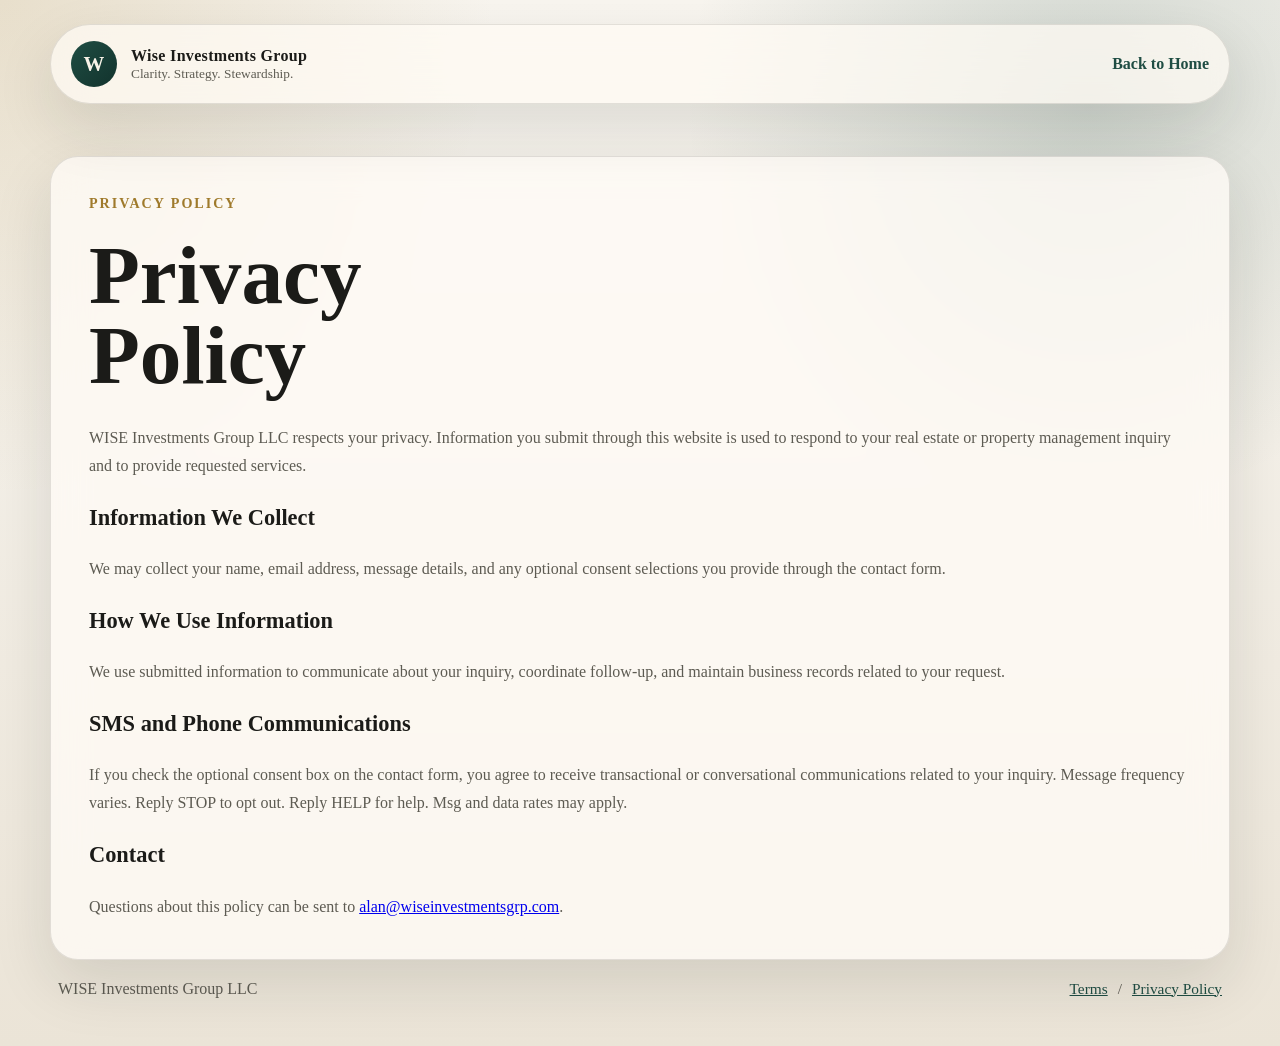
==== privacy-policy/index.html @ 2aa7b467 "Add files via upload" ====
<!DOCTYPE html>
<html lang="en">
  <head>
    <meta charset="UTF-8" />
    <meta name="viewport" content="width=device-width, initial-scale=1.0" />
    <title>Privacy Policy | Wise Investments Group</title>
    <meta
      name="description"
      content="Privacy Policy for WISE Investments Group LLC website inquiries and communications."
    />
    <link rel="stylesheet" href="../styles.css" />
  </head>
  <body>
    <div class="page-shell">
      <header class="site-header">
        <a class="brand" href="/" aria-label="Wise Investments Group home">
          <span class="brand-mark">W</span>
          <span class="brand-text">
            <strong>Wise Investments Group</strong>
            <small>Clarity. Strategy. Stewardship.</small>
          </span>
        </a>
        <a class="back-link" href="/">Back to Home</a>
      </header>

      <main class="legal-shell">
        <section class="content-section">
          <div class="section-heading">
            <p class="eyebrow">Privacy Policy</p>
            <h1>Privacy Policy</h1>
          </div>
          <div class="legal-block">
            <p>
              WISE Investments Group LLC respects your privacy. Information you submit through this
              website is used to respond to your real estate or property management inquiry and to
              provide requested services.
            </p>
            <h3>Information We Collect</h3>
            <p>
              We may collect your name, email address, message details, and any optional consent
              selections you provide through the contact form.
            </p>
            <h3>How We Use Information</h3>
            <p>
              We use submitted information to communicate about your inquiry, coordinate follow-up,
              and maintain business records related to your request.
            </p>
            <h3>SMS and Phone Communications</h3>
            <p>
              If you check the optional consent box on the contact form, you agree to receive
              transactional or conversational communications related to your inquiry. Message
              frequency varies. Reply STOP to opt out. Reply HELP for help. Msg and data rates may
              apply.
            </p>
            <h3>Contact</h3>
            <p>
              Questions about this policy can be sent to
              <a href="mailto:alan@wiseinvestmentsgrp.com">alan@wiseinvestmentsgrp.com</a>.
            </p>
          </div>
        </section>
      </main>

      <footer class="site-footer">
        <p>WISE Investments Group LLC</p>
        <p class="legal-links">
          <a href="/terms">Terms</a>
          <span aria-hidden="true">/</span>
          <a href="/privacy-policy">Privacy Policy</a>
        </p>
      </footer>
    </div>
  </body>
</html>
---- styles.css ----
:root {
  --bg: #f3efe7;
  --bg-strong: #e4dccb;
  --surface: rgba(255, 252, 246, 0.78);
  --surface-strong: #fffdf8;
  --ink: #1b1b18;
  --muted: #5d5b52;
  --line: rgba(35, 34, 29, 0.12);
  --gold: #9f7a2b;
  --forest: #1f4d43;
  --forest-deep: #12332d;
  --shadow: 0 24px 60px rgba(28, 34, 27, 0.12);
  --radius-lg: 28px;
  --radius-md: 18px;
  --container: 1180px;
}

* {
  box-sizing: border-box;
}

html {
  scroll-behavior: smooth;
}

body {
  margin: 0;
  color: var(--ink);
  background:
    radial-gradient(circle at top left, rgba(159, 122, 43, 0.18), transparent 30%),
    radial-gradient(circle at 85% 10%, rgba(31, 77, 67, 0.18), transparent 28%),
    linear-gradient(180deg, #f8f5ef 0%, var(--bg) 42%, #ebe4d7 100%);
  font-family: Georgia, "Times New Roman", serif;
}

body::before {
  position: fixed;
  inset: 0;
  pointer-events: none;
  background-image:
    linear-gradient(rgba(255, 255, 255, 0.08) 1px, transparent 1px),
    linear-gradient(90deg, rgba(255, 255, 255, 0.08) 1px, transparent 1px);
  background-size: 42px 42px;
  content: "";
  mask-image: linear-gradient(180deg, rgba(0, 0, 0, 0.2), transparent 75%);
}

.page-shell {
  width: min(calc(100% - 32px), var(--container));
  margin: 0 auto;
  padding: 24px 0 48px;
}

.site-header,
.hero,
.trust-band,
.content-section,
.contact-panel {
  backdrop-filter: blur(18px);
}

.site-header {
  position: sticky;
  top: 16px;
  z-index: 10;
  display: flex;
  align-items: center;
  justify-content: space-between;
  gap: 16px;
  margin-bottom: 28px;
  padding: 16px 20px;
  border: 1px solid var(--line);
  border-radius: 999px;
  background: rgba(255, 251, 244, 0.72);
  box-shadow: var(--shadow);
}

.brand {
  display: inline-flex;
  align-items: center;
  gap: 14px;
  color: inherit;
  text-decoration: none;
}

.brand-mark {
  display: grid;
  place-items: center;
  width: 46px;
  height: 46px;
  border-radius: 50%;
  background: linear-gradient(135deg, var(--forest), var(--forest-deep));
  color: #f8f3e8;
  font-size: 1.3rem;
  font-weight: 700;
}

.brand-text {
  display: flex;
  flex-direction: column;
  line-height: 1.15;
}

.brand-text strong {
  font-size: 1rem;
  letter-spacing: 0.02em;
}

.brand-text small,
.lead,
.info-card p,
.step-card p,
.insight-columns p,
.contact-panel p,
.contact-note,
.hero-stats span,
.signal-text {
  color: var(--muted);
}

.site-nav {
  display: flex;
  align-items: center;
  gap: 20px;
}

.site-nav a {
  color: inherit;
  text-decoration: none;
  font-size: 0.98rem;
}

.menu-toggle {
  display: none;
  border: 1px solid var(--line);
  border-radius: 999px;
  padding: 10px 14px;
  background: var(--surface-strong);
  font: inherit;
  cursor: pointer;
}

.hero,
.content-section,
.trust-band {
  border: 1px solid var(--line);
  border-radius: var(--radius-lg);
  background: var(--surface);
  box-shadow: var(--shadow);
}

.hero {
  display: grid;
  grid-template-columns: minmax(0, 1.4fr) minmax(280px, 0.9fr);
  gap: 24px;
  padding: 44px;
}

.eyebrow,
.card-label {
  margin: 0 0 14px;
  color: var(--gold);
  font-size: 0.88rem;
  font-weight: 700;
  letter-spacing: 0.14em;
  text-transform: uppercase;
}

h1,
h2,
h3,
strong {
  font-family: "Palatino Linotype", "Book Antiqua", Palatino, serif;
}

h1 {
  margin: 0;
  font-size: clamp(2.8rem, 7vw, 5.2rem);
  line-height: 0.96;
  max-width: 11ch;
}

h2 {
  margin: 0;
  font-size: clamp(2rem, 4vw, 3.2rem);
  line-height: 1.02;
}

h3 {
  margin: 0 0 10px;
  font-size: 1.4rem;
}

.lead {
  max-width: 62ch;
  margin: 22px 0 0;
  font-size: 1.08rem;
  line-height: 1.75;
}

.hero-actions {
  display: flex;
  flex-wrap: wrap;
  gap: 14px;
  margin-top: 30px;
}

.button {
  display: inline-flex;
  align-items: center;
  justify-content: center;
  min-height: 48px;
  padding: 0 20px;
  border-radius: 999px;
  border: 1px solid transparent;
  text-decoration: none;
  font-weight: 700;
  cursor: pointer;
  transition: transform 180ms ease, box-shadow 180ms ease, background 180ms ease;
}

.button:hover,
.button:focus-visible {
  transform: translateY(-1px);
}

.button-primary {
  background: linear-gradient(135deg, var(--forest), var(--forest-deep));
  color: #f9f5eb;
  box-shadow: 0 18px 30px rgba(18, 51, 45, 0.22);
}

.button-secondary {
  background: transparent;
  border-color: var(--line);
  color: var(--ink);
}

.hero-stats {
  display: grid;
  grid-template-columns: repeat(3, minmax(0, 1fr));
  gap: 14px;
  padding: 0;
  margin: 34px 0 0;
  list-style: none;
}

.hero-stats li,
.info-card,
.step-card,
.hero-card {
  border: 1px solid rgba(24, 40, 36, 0.08);
  background: rgba(255, 253, 248, 0.74);
}

.hero-stats li {
  display: grid;
  gap: 8px;
  padding: 18px;
  border-radius: var(--radius-md);
}

.hero-card {
  align-self: stretch;
  padding: 28px;
  border-radius: calc(var(--radius-lg) - 8px);
  background:
    linear-gradient(180deg, rgba(255, 250, 241, 0.98), rgba(246, 238, 224, 0.92));
}

.hero-card h2 {
  font-size: 2rem;
}

.signal-list {
  display: grid;
  gap: 18px;
  margin-top: 26px;
}

.signal-list div {
  display: flex;
  gap: 14px;
  align-items: flex-start;
}

.signal-value {
  color: var(--forest);
  font-size: 1.35rem;
  font-weight: 700;
}

.trust-band {
  margin-top: 24px;
  padding: 24px 30px;
  text-align: center;
  font-size: 1.05rem;
  line-height: 1.7;
}

.content-section {
  margin-top: 24px;
  padding: 38px;
}

.section-heading {
  display: grid;
  gap: 10px;
  margin-bottom: 28px;
  max-width: 820px;
}

.card-grid,
.steps,
.insight-columns,
.contact-panel {
  display: grid;
  gap: 18px;
}

.card-grid {
  grid-template-columns: repeat(2, minmax(0, 1fr));
}

.info-card,
.step-card {
  padding: 24px;
  border-radius: var(--radius-md);
}

.steps {
  grid-template-columns: repeat(3, minmax(0, 1fr));
}

.step-card span {
  display: inline-flex;
  align-items: center;
  justify-content: center;
  width: 38px;
  height: 38px;
  margin-bottom: 16px;
  border-radius: 50%;
  background: rgba(31, 77, 67, 0.1);
  color: var(--forest);
  font-weight: 700;
}

.insight-panel {
  background:
    linear-gradient(135deg, rgba(18, 51, 45, 0.94), rgba(31, 77, 67, 0.86)),
    var(--forest);
  color: #f8f1e4;
}

.insight-panel .eyebrow,
.insight-panel p {
  color: rgba(248, 241, 228, 0.8);
}

.insight-columns {
  grid-template-columns: repeat(2, minmax(0, 1fr));
}

.insight-columns p {
  margin: 0;
  font-size: 1.05rem;
  line-height: 1.8;
}

.contact-panel {
  grid-template-columns: minmax(0, 1fr) minmax(280px, 0.95fr);
  align-items: start;
  gap: 24px;
  padding: 28px;
  border: 1px solid var(--line);
  border-radius: var(--radius-md);
  background: rgba(255, 251, 244, 0.78);
}

.contact-form {
  display: grid;
  gap: 14px;
}

.contact-copy a,
.legal-links a,
.back-link {
  color: var(--forest);
}

.contact-form label {
  display: grid;
  gap: 8px;
  font-weight: 700;
}

.contact-form input,
.contact-form textarea {
  width: 100%;
  border: 1px solid rgba(27, 27, 24, 0.12);
  border-radius: 16px;
  padding: 14px 16px;
  background: rgba(255, 255, 255, 0.8);
  color: var(--ink);
  font: inherit;
}

.contact-form input:focus,
.contact-form textarea:focus {
  outline: 2px solid rgba(31, 77, 67, 0.18);
  border-color: rgba(31, 77, 67, 0.34);
}

.contact-note {
  font-size: 0.95rem;
}

.legal-links {
  display: flex;
  flex-wrap: wrap;
  gap: 10px;
  align-items: center;
  margin: 0;
  font-size: 0.96rem;
}

.consent-field {
  grid-template-columns: auto 1fr;
  align-items: start;
  gap: 12px;
  padding: 16px 18px;
  border: 1px solid rgba(27, 27, 24, 0.12);
  border-radius: 16px;
  background: rgba(255, 255, 255, 0.72);
}

.consent-field input[type="checkbox"] {
  width: 18px;
  height: 18px;
  margin-top: 3px;
}

.consent-copy {
  color: var(--muted);
  font-size: 0.95rem;
  line-height: 1.65;
  font-weight: 400;
}

.hidden-field {
  display: none;
}

.site-footer {
  display: flex;
  justify-content: space-between;
  gap: 18px;
  align-items: center;
  padding: 20px 8px 0;
}

.site-footer p {
  margin: 0;
  color: var(--muted);
}

.legal-shell {
  display: grid;
  gap: 24px;
}

.back-link {
  text-decoration: none;
  font-weight: 700;
}

.legal-block {
  display: grid;
  gap: 18px;
  line-height: 1.75;
}

.legal-block h3 {
  margin: 0;
}

.legal-block p {
  margin: 0;
  color: var(--muted);
}

.reveal {
  opacity: 0;
  transform: translateY(20px);
  transition: opacity 700ms ease, transform 700ms ease;
}

.reveal.is-visible {
  opacity: 1;
  transform: translateY(0);
}

@media (max-width: 920px) {
  .site-header {
    flex-wrap: wrap;
    border-radius: 28px;
  }

  .menu-toggle {
    display: inline-flex;
    margin-left: auto;
  }

  .site-nav {
    display: none;
    width: 100%;
    flex-direction: column;
    align-items: flex-start;
    padding-top: 12px;
  }

  .site-nav.is-open {
    display: flex;
  }

  .hero,
  .card-grid,
  .steps,
  .insight-columns,
  .contact-panel {
    grid-template-columns: 1fr;
  }

  .site-footer {
    flex-direction: column;
    align-items: flex-start;
  }

  .hero {
    padding: 30px;
  }

  .hero-stats {
    grid-template-columns: 1fr;
  }
}

@media (max-width: 640px) {
  .page-shell {
    width: min(calc(100% - 18px), var(--container));
    padding-top: 12px;
  }

  .site-header,
  .content-section,
  .trust-band {
    padding-left: 18px;
    padding-right: 18px;
  }

  .hero {
    padding: 22px;
  }

  h1 {
    font-size: 2.65rem;
  }

  h2 {
    font-size: 1.9rem;
  }
}
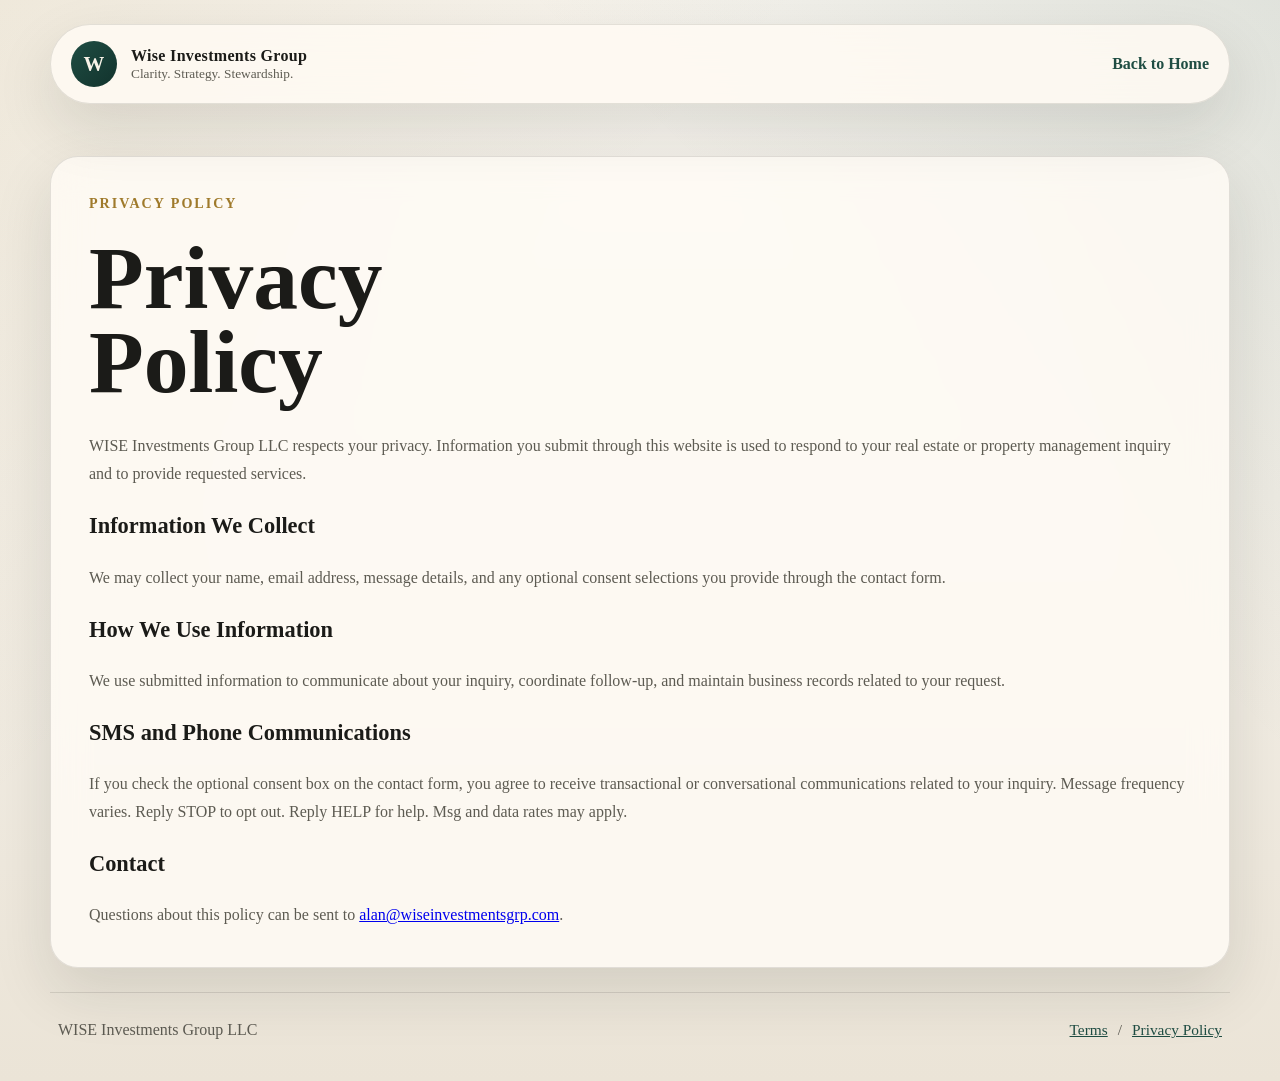
==== commit a215172a: "Redesign homepage and fix navigation" ====
--- a/privacy-policy/index.html
+++ b/privacy-policy/index.html
@@ -13,14 +13,14 @@
   <body>
     <div class="page-shell">
       <header class="site-header">
-        <a class="brand" href="/" aria-label="Wise Investments Group home">
+        <a class="brand" href="../index.html" aria-label="Wise Investments Group home">
           <span class="brand-mark">W</span>
           <span class="brand-text">
             <strong>Wise Investments Group</strong>
             <small>Clarity. Strategy. Stewardship.</small>
           </span>
         </a>
-        <a class="back-link" href="/">Back to Home</a>
+        <a class="back-link" href="../index.html">Back to Home</a>
       </header>
 
       <main class="legal-shell">
@@ -64,9 +64,9 @@
       <footer class="site-footer">
         <p>WISE Investments Group LLC</p>
         <p class="legal-links">
-          <a href="/terms">Terms</a>
+          <a href="../terms.html">Terms</a>
           <span aria-hidden="true">/</span>
-          <a href="/privacy-policy">Privacy Policy</a>
+          <a href="../privacy-policy.html">Privacy Policy</a>
         </p>
       </footer>
     </div>
--- a/styles.css
+++ b/styles.css
@@ -1,7 +1,7 @@
 :root {
   --bg: #f3efe7;
   --bg-strong: #e4dccb;
-  --surface: rgba(255, 252, 246, 0.78);
+  --surface: rgba(255, 252, 246, 0.82);
   --surface-strong: #fffdf8;
   --ink: #1b1b18;
   --muted: #5d5b52;
@@ -21,15 +21,16 @@
 
 html {
   scroll-behavior: smooth;
+  scroll-padding-top: 118px;
 }
 
 body {
   margin: 0;
   color: var(--ink);
   background:
-    radial-gradient(circle at top left, rgba(159, 122, 43, 0.18), transparent 30%),
-    radial-gradient(circle at 85% 10%, rgba(31, 77, 67, 0.18), transparent 28%),
-    linear-gradient(180deg, #f8f5ef 0%, var(--bg) 42%, #ebe4d7 100%);
+    linear-gradient(135deg, rgba(159, 122, 43, 0.1), transparent 34%),
+    linear-gradient(225deg, rgba(31, 77, 67, 0.11), transparent 32%),
+    linear-gradient(180deg, #f8f5ef 0%, var(--bg) 46%, #ebe4d7 100%);
   font-family: Georgia, "Times New Roman", serif;
 }
 
@@ -45,15 +46,18 @@
   mask-image: linear-gradient(180deg, rgba(0, 0, 0, 0.2), transparent 75%);
 }
 
+a {
+  transition: color 180ms ease, opacity 180ms ease;
+}
+
 .page-shell {
   width: min(calc(100% - 32px), var(--container));
   margin: 0 auto;
-  padding: 24px 0 48px;
+  padding: 24px 0 42px;
 }
 
 .site-header,
 .hero,
-.trust-band,
 .content-section,
 .contact-panel {
   backdrop-filter: blur(18px);
@@ -62,7 +66,7 @@
 .site-header {
   position: sticky;
   top: 16px;
-  z-index: 10;
+  z-index: 20;
   display: flex;
   align-items: center;
   justify-content: space-between;
@@ -71,13 +75,14 @@
   padding: 16px 20px;
   border: 1px solid var(--line);
   border-radius: 999px;
-  background: rgba(255, 251, 244, 0.72);
+  background: rgba(255, 251, 244, 0.84);
   box-shadow: var(--shadow);
 }
 
 .brand {
   display: inline-flex;
   align-items: center;
+  min-width: 0;
   gap: 14px;
   color: inherit;
   text-decoration: none;
@@ -85,6 +90,7 @@
 
 .brand-mark {
   display: grid;
+  flex: 0 0 auto;
   place-items: center;
   width: 46px;
   height: 46px;
@@ -97,6 +103,7 @@
 
 .brand-text {
   display: flex;
+  min-width: 0;
   flex-direction: column;
   line-height: 1.15;
 }
@@ -108,13 +115,14 @@
 
 .brand-text small,
 .lead,
-.info-card p,
-.step-card p,
-.insight-columns p,
+.about-grid p,
+.service-card p,
+.highlight-item p,
 .contact-panel p,
 .contact-note,
-.hero-stats span,
-.signal-text {
+.signal-text,
+.footer-brand span,
+.copyright {
   color: var(--muted);
 }
 
@@ -125,9 +133,29 @@
 }
 
 .site-nav a {
+  position: relative;
   color: inherit;
   text-decoration: none;
   font-size: 0.98rem;
+}
+
+.site-nav a::after {
+  position: absolute;
+  right: 0;
+  bottom: -6px;
+  left: 0;
+  height: 1px;
+  background: var(--gold);
+  content: "";
+  opacity: 0;
+  transform: scaleX(0.55);
+  transition: opacity 180ms ease, transform 180ms ease;
+}
+
+.site-nav a:hover::after,
+.site-nav a:focus-visible::after {
+  opacity: 1;
+  transform: scaleX(1);
 }
 
 .menu-toggle {
@@ -136,13 +164,13 @@
   border-radius: 999px;
   padding: 10px 14px;
   background: var(--surface-strong);
+  color: var(--ink);
   font: inherit;
   cursor: pointer;
 }
 
 .hero,
-.content-section,
-.trust-band {
+.content-section {
   border: 1px solid var(--line);
   border-radius: var(--radius-lg);
   background: var(--surface);
@@ -151,9 +179,18 @@
 
 .hero {
   display: grid;
-  grid-template-columns: minmax(0, 1.4fr) minmax(280px, 0.9fr);
-  gap: 24px;
-  padding: 44px;
+  grid-template-columns: minmax(0, 1.25fr) minmax(300px, 0.9fr);
+  gap: 28px;
+  align-items: stretch;
+  min-height: 610px;
+  padding: clamp(34px, 5vw, 58px);
+}
+
+.hero-content {
+  display: flex;
+  flex-direction: column;
+  justify-content: center;
+  min-width: 0;
 }
 
 .eyebrow,
@@ -174,10 +211,10 @@
 }
 
 h1 {
-  margin: 0;
-  font-size: clamp(2.8rem, 7vw, 5.2rem);
-  line-height: 0.96;
-  max-width: 11ch;
+  max-width: 12ch;
+  margin: 0;
+  font-size: clamp(3rem, 7vw, 5.6rem);
+  line-height: 0.94;
 }
 
 h2 {
@@ -211,10 +248,12 @@
   justify-content: center;
   min-height: 48px;
   padding: 0 20px;
+  border: 1px solid transparent;
   border-radius: 999px;
-  border: 1px solid transparent;
+  color: inherit;
+  font-weight: 700;
+  line-height: 1;
   text-decoration: none;
-  font-weight: 700;
   cursor: pointer;
   transition: transform 180ms ease, box-shadow 180ms ease, background 180ms ease;
 }
@@ -231,41 +270,24 @@
 }
 
 .button-secondary {
-  background: transparent;
   border-color: var(--line);
+  background: rgba(255, 253, 248, 0.58);
   color: var(--ink);
 }
 
-.hero-stats {
-  display: grid;
-  grid-template-columns: repeat(3, minmax(0, 1fr));
-  gap: 14px;
-  padding: 0;
-  margin: 34px 0 0;
-  list-style: none;
-}
-
-.hero-stats li,
-.info-card,
-.step-card,
 .hero-card {
+  display: flex;
+  overflow: hidden;
+  flex-direction: column;
+  justify-content: flex-end;
+  align-self: stretch;
+  padding: clamp(24px, 4vw, 36px);
   border: 1px solid rgba(24, 40, 36, 0.08);
-  background: rgba(255, 253, 248, 0.74);
-}
-
-.hero-stats li {
-  display: grid;
-  gap: 8px;
-  padding: 18px;
-  border-radius: var(--radius-md);
-}
-
-.hero-card {
-  align-self: stretch;
-  padding: 28px;
   border-radius: calc(var(--radius-lg) - 8px);
   background:
-    linear-gradient(180deg, rgba(255, 250, 241, 0.98), rgba(246, 238, 224, 0.92));
+    linear-gradient(180deg, rgba(255, 250, 241, 0.95), rgba(246, 238, 224, 0.88)),
+    linear-gradient(135deg, rgba(31, 77, 67, 0.18), rgba(159, 122, 43, 0.1));
+  box-shadow: inset 0 1px 0 rgba(255, 255, 255, 0.65);
 }
 
 .hero-card h2 {
@@ -274,7 +296,7 @@
 
 .signal-list {
   display: grid;
-  gap: 18px;
+  gap: 20px;
   margin-top: 26px;
 }
 
@@ -282,6 +304,8 @@
   display: flex;
   gap: 14px;
   align-items: flex-start;
+  padding-top: 18px;
+  border-top: 1px solid rgba(35, 34, 29, 0.1);
 }
 
 .signal-value {
@@ -290,12 +314,9 @@
   font-weight: 700;
 }
 
-.trust-band {
-  margin-top: 24px;
-  padding: 24px 30px;
-  text-align: center;
-  font-size: 1.05rem;
-  line-height: 1.7;
+.signal-text {
+  margin: 0;
+  line-height: 1.65;
 }
 
 .content-section {
@@ -305,70 +326,106 @@
 
 .section-heading {
   display: grid;
+  max-width: 820px;
   gap: 10px;
   margin-bottom: 28px;
-  max-width: 820px;
-}
-
-.card-grid,
-.steps,
-.insight-columns,
+}
+
+.about-grid,
+.service-grid,
+.highlight-grid,
 .contact-panel {
   display: grid;
-  gap: 18px;
-}
-
-.card-grid {
+  gap: 20px;
+}
+
+.about-grid {
   grid-template-columns: repeat(2, minmax(0, 1fr));
 }
 
-.info-card,
-.step-card {
+.about-grid p,
+.service-card p,
+.highlight-item p {
+  margin: 0;
+  font-size: 1.04rem;
+  line-height: 1.75;
+}
+
+.service-grid {
+  grid-template-columns: repeat(3, minmax(0, 1fr));
+}
+
+.service-card,
+.highlight-item {
+  min-width: 0;
+  border: 1px solid rgba(24, 40, 36, 0.08);
+  border-radius: var(--radius-md);
+  background: rgba(255, 253, 248, 0.74);
+}
+
+.service-card {
+  position: relative;
+  overflow: hidden;
+  min-height: 270px;
+  padding: 28px;
+  transition: transform 220ms ease, box-shadow 220ms ease, border-color 220ms ease;
+}
+
+.service-card::before {
+  position: absolute;
+  top: 0;
+  right: 0;
+  left: 0;
+  height: 3px;
+  background: linear-gradient(90deg, var(--forest), var(--gold));
+  content: "";
+  opacity: 0.72;
+  transform: scaleX(0.35);
+  transform-origin: left;
+  transition: transform 220ms ease;
+}
+
+.service-card:hover,
+.service-card:focus-within {
+  border-color: rgba(159, 122, 43, 0.32);
+  box-shadow: 0 24px 42px rgba(28, 34, 27, 0.12);
+  transform: translateY(-5px);
+}
+
+.service-card:hover::before,
+.service-card:focus-within::before {
+  transform: scaleX(1);
+}
+
+.service-number {
+  display: inline-flex;
+  margin-bottom: 54px;
+  color: var(--gold);
+  font-size: 0.9rem;
+  font-weight: 700;
+  letter-spacing: 0.12em;
+}
+
+.highlight-grid {
+  grid-template-columns: repeat(4, minmax(0, 1fr));
+}
+
+.highlight-item {
   padding: 24px;
-  border-radius: var(--radius-md);
-}
-
-.steps {
-  grid-template-columns: repeat(3, minmax(0, 1fr));
-}
-
-.step-card span {
-  display: inline-flex;
-  align-items: center;
-  justify-content: center;
-  width: 38px;
-  height: 38px;
-  margin-bottom: 16px;
-  border-radius: 50%;
-  background: rgba(31, 77, 67, 0.1);
-  color: var(--forest);
-  font-weight: 700;
-}
-
-.insight-panel {
+}
+
+.highlight-item h3 {
+  color: var(--forest-deep);
+  font-size: 1.2rem;
+}
+
+.contact-section {
   background:
-    linear-gradient(135deg, rgba(18, 51, 45, 0.94), rgba(31, 77, 67, 0.86)),
-    var(--forest);
-  color: #f8f1e4;
-}
-
-.insight-panel .eyebrow,
-.insight-panel p {
-  color: rgba(248, 241, 228, 0.8);
-}
-
-.insight-columns {
-  grid-template-columns: repeat(2, minmax(0, 1fr));
-}
-
-.insight-columns p {
-  margin: 0;
-  font-size: 1.05rem;
-  line-height: 1.8;
+    linear-gradient(135deg, rgba(255, 252, 246, 0.82), rgba(238, 229, 211, 0.76));
 }
 
 .contact-panel {
-  grid-template-columns: minmax(0, 1fr) minmax(280px, 0.95fr);
+  grid-template-columns: minmax(0, 1fr) minmax(300px, 0.95fr);
   align-items: start;
   gap: 24px;
   padding: 28px;
@@ -377,15 +434,43 @@
   background: rgba(255, 251, 244, 0.78);
 }
 
+.contact-copy,
 .contact-form {
-  display: grid;
-  gap: 14px;
+  min-width: 0;
+}
+
+.contact-copy {
+  display: grid;
+  align-content: start;
+  gap: 18px;
+}
+
+.contact-copy p {
+  margin: 0;
+  line-height: 1.75;
 }
 
 .contact-copy a,
 .legal-links a,
-.back-link {
+.back-link,
+.footer-nav a {
   color: var(--forest);
+}
+
+.contact-copy a:hover,
+.legal-links a:hover,
+.footer-nav a:hover {
+  color: var(--gold);
+}
+
+.contact-form {
+  display: grid;
+  width: 100%;
+  gap: 15px;
+  padding: 24px;
+  border: 1px solid rgba(24, 40, 36, 0.08);
+  border-radius: var(--radius-md);
+  background: rgba(255, 253, 248, 0.72);
 }
 
 .contact-form label {
@@ -397,18 +482,34 @@
 .contact-form input,
 .contact-form textarea {
   width: 100%;
+  min-width: 0;
   border: 1px solid rgba(27, 27, 24, 0.12);
   border-radius: 16px;
-  padding: 14px 16px;
-  background: rgba(255, 255, 255, 0.8);
+  padding: 15px 16px;
+  background: rgba(255, 255, 255, 0.82);
   color: var(--ink);
   font: inherit;
+}
+
+.contact-form input::placeholder,
+.contact-form textarea::placeholder {
+  color: rgba(93, 91, 82, 0.72);
+}
+
+.contact-form textarea {
+  min-height: 150px;
+  resize: vertical;
 }
 
 .contact-form input:focus,
 .contact-form textarea:focus {
   outline: 2px solid rgba(31, 77, 67, 0.18);
   border-color: rgba(31, 77, 67, 0.34);
+}
+
+.contact-form .button {
+  width: fit-content;
+  min-width: 220px;
 }
 
 .contact-note {
@@ -441,6 +542,7 @@
 }
 
 .consent-copy {
+  min-width: 0;
   color: var(--muted);
   font-size: 0.95rem;
   line-height: 1.65;
@@ -452,16 +554,45 @@
 }
 
 .site-footer {
-  display: flex;
-  justify-content: space-between;
-  gap: 18px;
+  display: grid;
+  grid-template-columns: minmax(240px, 1fr) minmax(0, auto);
+  gap: 20px 32px;
   align-items: center;
-  padding: 20px 8px 0;
+  margin-top: 24px;
+  padding: 28px 8px 0;
+  border-top: 1px solid var(--line);
 }
 
 .site-footer p {
   margin: 0;
   color: var(--muted);
+}
+
+.footer-brand {
+  display: grid;
+  gap: 6px;
+}
+
+.footer-brand span,
+.copyright {
+  font-size: 0.95rem;
+}
+
+.footer-nav {
+  display: flex;
+  flex-wrap: wrap;
+  justify-content: flex-end;
+  gap: 12px 18px;
+}
+
+.footer-nav a {
+  text-decoration: none;
+  font-size: 0.96rem;
+}
+
+.copyright {
+  grid-column: 1 / -1;
+  margin: 0;
 }
 
 .legal-shell {
@@ -498,6 +629,24 @@
 .reveal.is-visible {
   opacity: 1;
   transform: translateY(0);
+}
+
+@media (prefers-reduced-motion: reduce) {
+  *,
+  *::before,
+  *::after {
+    scroll-behavior: auto !important;
+    transition-duration: 0.01ms !important;
+    animation-duration: 0.01ms !important;
+    animation-iteration-count: 1 !important;
+  }
+}
+
+@media (max-width: 1040px) {
+  .service-grid,
+  .highlight-grid {
+    grid-template-columns: repeat(2, minmax(0, 1fr));
+  }
 }
 
 @media (max-width: 920px) {
@@ -516,6 +665,7 @@
     width: 100%;
     flex-direction: column;
     align-items: flex-start;
+    gap: 14px;
     padding-top: 12px;
   }
 
@@ -524,42 +674,82 @@
   }
 
   .hero,
-  .card-grid,
-  .steps,
-  .insight-columns,
+  .about-grid,
   .contact-panel {
     grid-template-columns: 1fr;
   }
 
+  .hero {
+    min-height: auto;
+    padding: 30px;
+  }
+
+  .hero-card {
+    min-height: 360px;
+  }
+
   .site-footer {
-    flex-direction: column;
-    align-items: flex-start;
-  }
-
-  .hero {
-    padding: 30px;
-  }
-
-  .hero-stats {
     grid-template-columns: 1fr;
   }
+
+  .footer-nav {
+    justify-content: flex-start;
+  }
 }
 
 @media (max-width: 640px) {
+  html {
+    scroll-padding-top: 104px;
+  }
+
   .page-shell {
     width: min(calc(100% - 18px), var(--container));
     padding-top: 12px;
   }
 
   .site-header,
-  .content-section,
-  .trust-band {
+  .content-section {
     padding-left: 18px;
     padding-right: 18px;
   }
 
+  .brand-text small {
+    display: none;
+  }
+
   .hero {
-    padding: 22px;
+    padding: 24px;
+  }
+
+  .hero-actions,
+  .hero-actions .button {
+    width: 100%;
+  }
+
+  .service-grid,
+  .highlight-grid {
+    grid-template-columns: 1fr;
+  }
+
+  .service-card {
+    min-height: 230px;
+  }
+
+  .contact-panel {
+    gap: 22px;
+    padding: 20px;
+  }
+
+  .contact-form {
+    padding: 18px;
+  }
+
+  .contact-form .button {
+    width: 100%;
+  }
+
+  .consent-field {
+    padding: 14px;
   }
 
   h1 {
@@ -570,3 +760,18 @@
     font-size: 1.9rem;
   }
 }
+
+@media (max-width: 420px) {
+  .brand-text strong {
+    font-size: 0.92rem;
+  }
+
+  .brand-mark {
+    width: 42px;
+    height: 42px;
+  }
+
+  .site-header {
+    padding: 14px;
+  }
+}
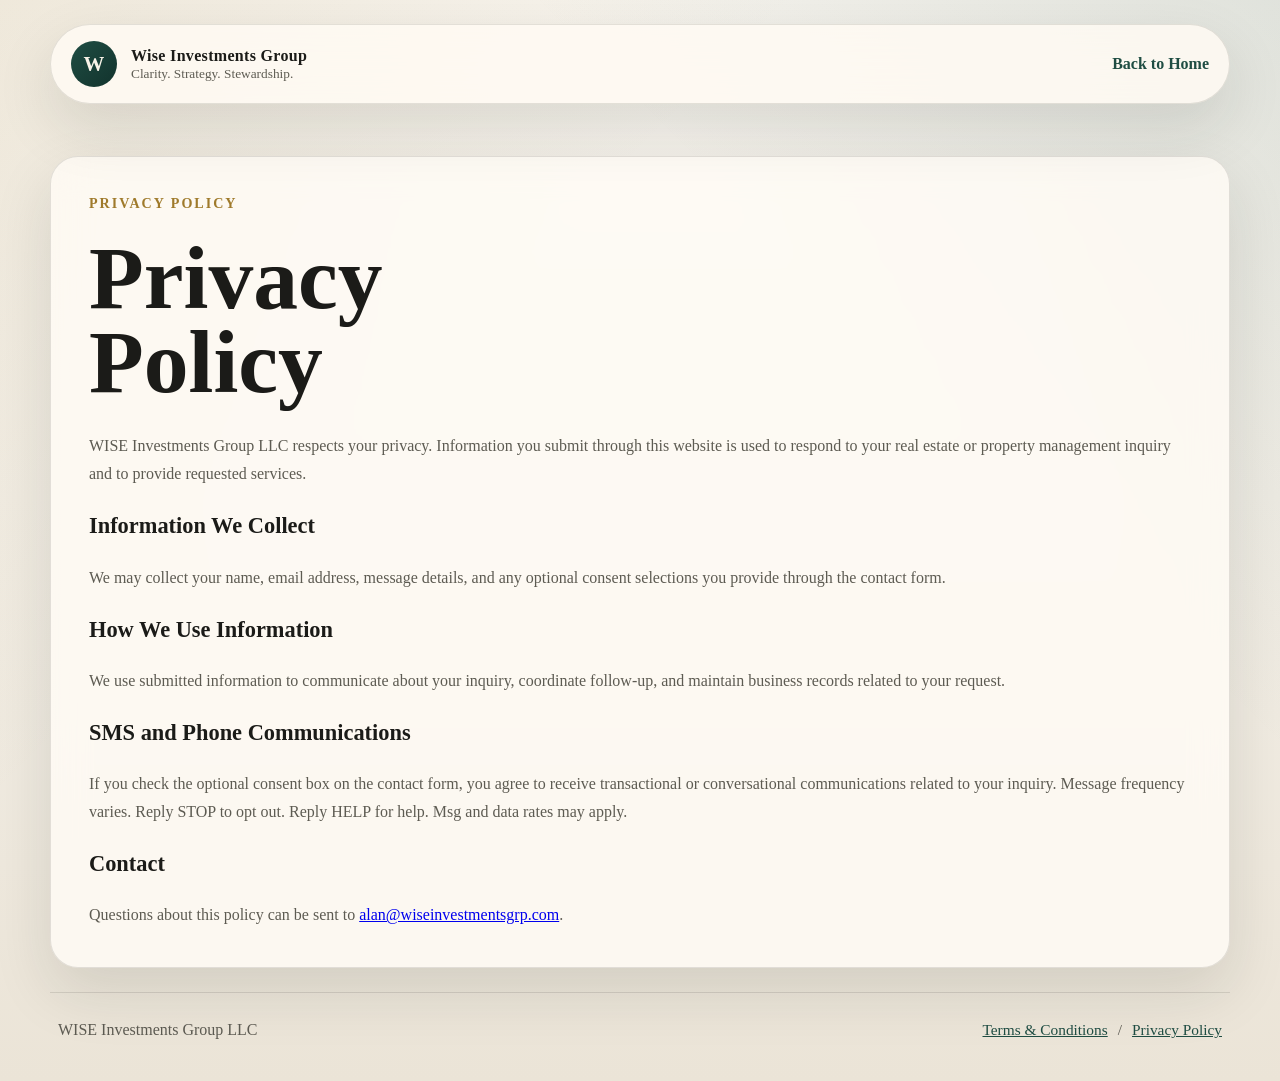
==== commit c3368132: "new update" ====
--- a/privacy-policy/index.html
+++ b/privacy-policy/index.html
@@ -64,7 +64,7 @@
       <footer class="site-footer">
         <p>WISE Investments Group LLC</p>
         <p class="legal-links">
-          <a href="../terms.html">Terms</a>
+          <a href="../terms.html">Terms &amp; Conditions</a>
           <span aria-hidden="true">/</span>
           <a href="../privacy-policy.html">Privacy Policy</a>
         </p>
